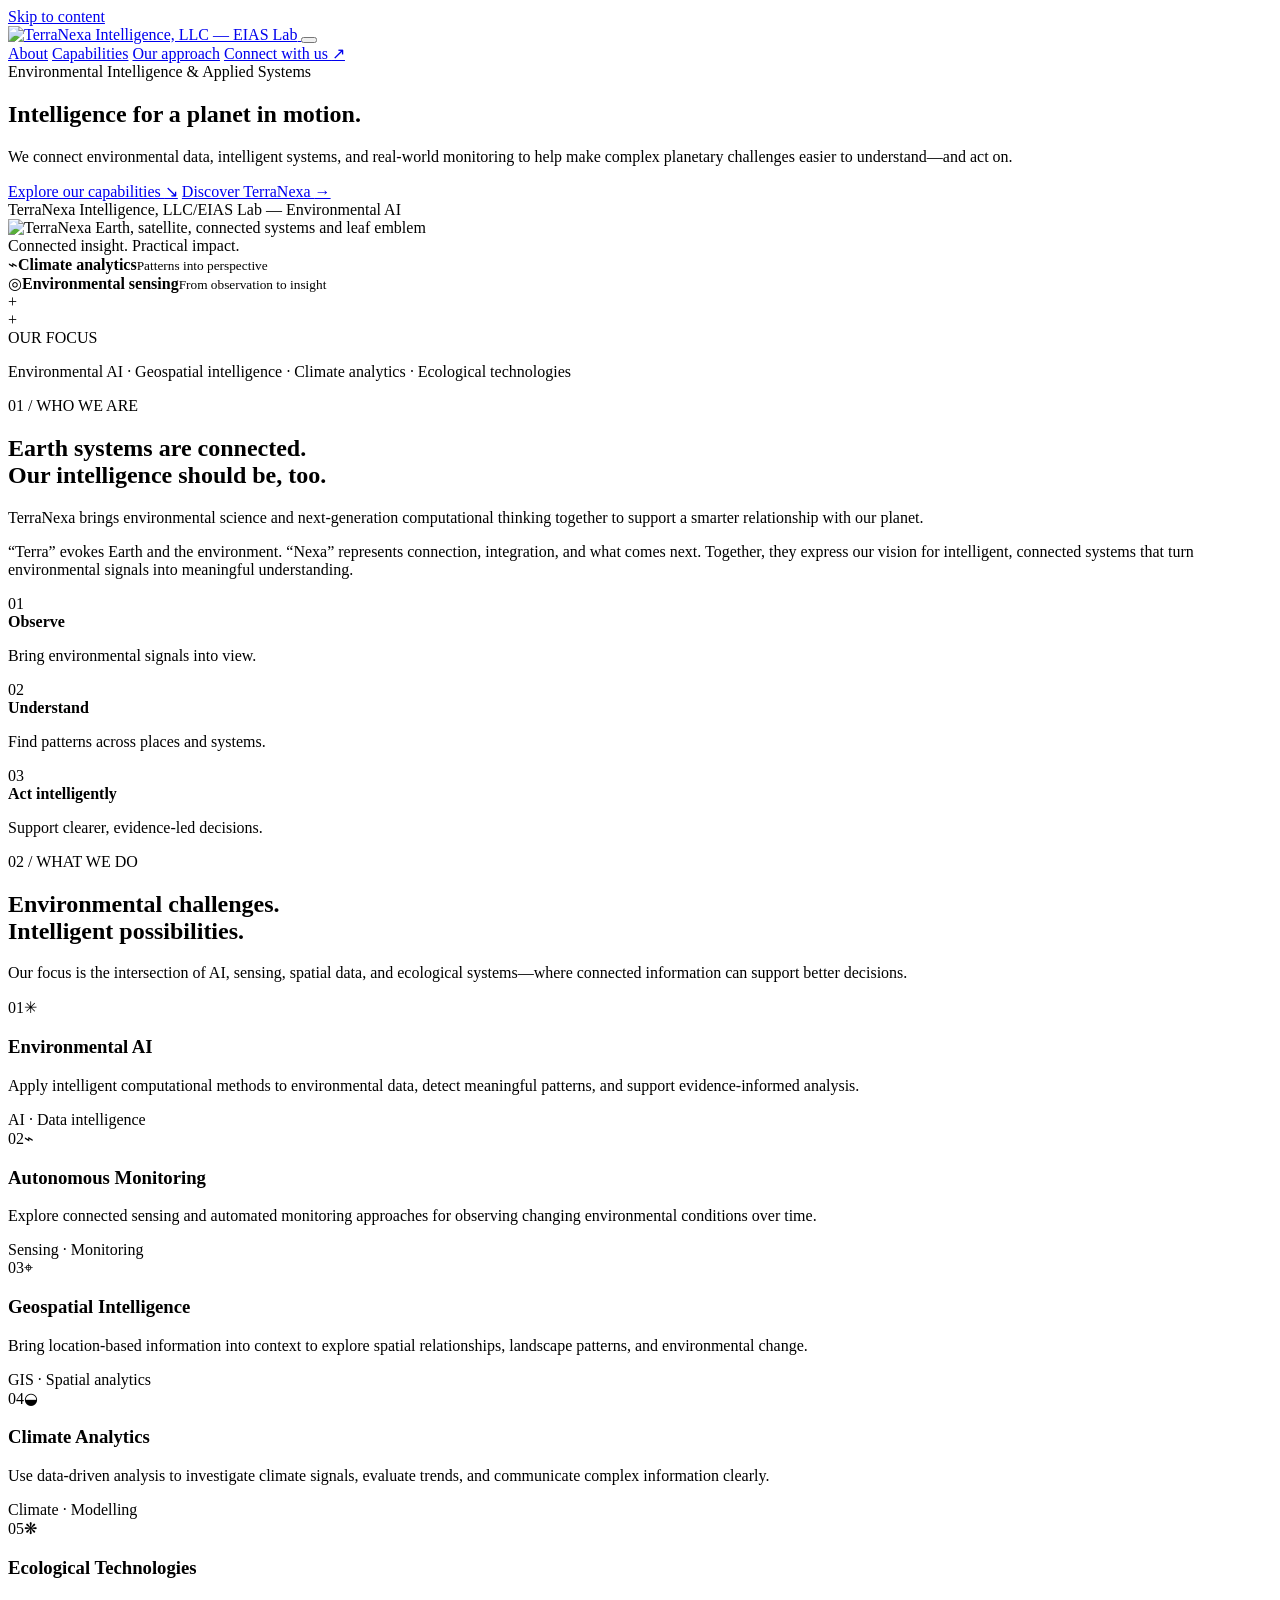
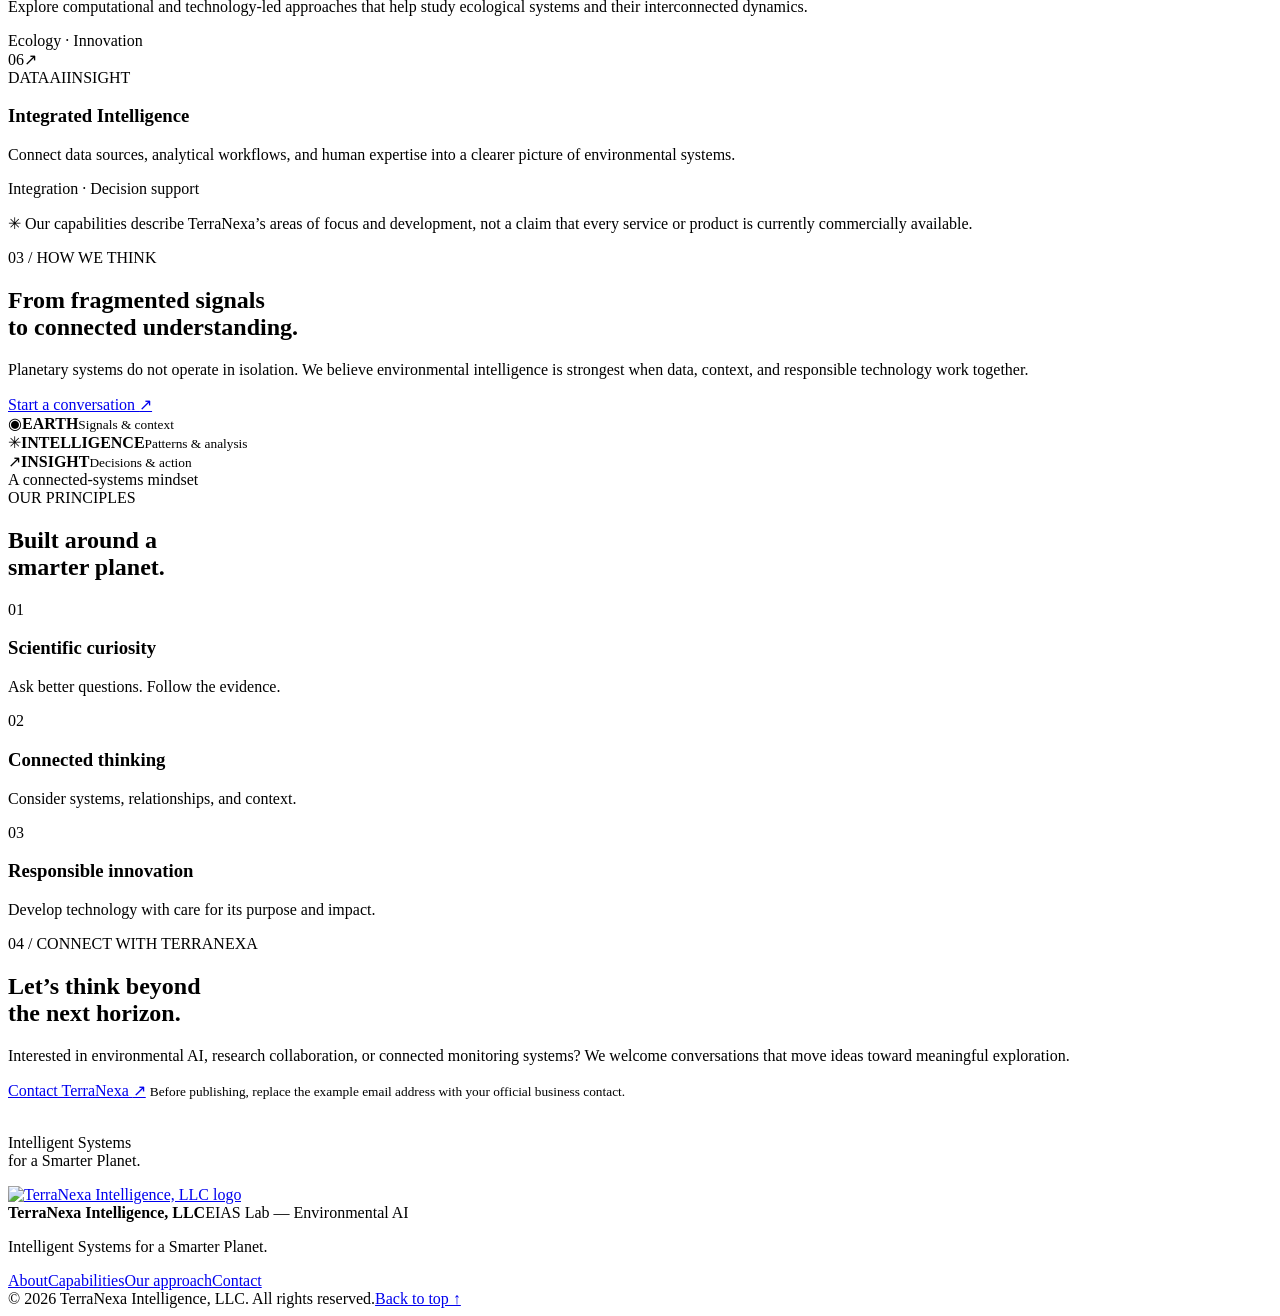
==== index.html @ 2fae2710 "Add files via upload" ====
<!doctype html>
<html lang="en">
<head>
  <meta charset="utf-8">
  <meta name="viewport" content="width=device-width, initial-scale=1">
  <title>TerraNexa Intelligence, LLC | Environmental AI & Geospatial Intelligence</title>
  <meta name="description" content="TerraNexa Intelligence, LLC builds connected, next-generation environmental AI systems for autonomous monitoring, geospatial intelligence, climate analytics, and ecological technologies.">
  <meta name="keywords" content="TerraNexa Intelligence, Environmental AI, EIAS Lab, autonomous environmental monitoring, geospatial intelligence, climate analytics, ecological technology">
  <meta name="author" content="TerraNexa Intelligence, LLC">
  <meta name="theme-color" content="#f7fbff">
  <meta property="og:type" content="website">
  <meta property="og:title" content="TerraNexa Intelligence, LLC | EIAS Lab">
  <meta property="og:description" content="Intelligent Systems for a Smarter Planet. Environmental AI, connected monitoring, and geospatial insight.">
  <meta property="og:image" content="assets/images/terranexa-logo.png">
  <meta name="twitter:card" content="summary_large_image">
  <link rel="icon" href="assets/favicon.svg" type="image/svg+xml">
  <link rel="preconnect" href="https://fonts.googleapis.com">
  <link rel="preconnect" href="https://fonts.gstatic.com" crossorigin>
  <link href="https://fonts.googleapis.com/css2?family=DM+Sans:wght@400;500;600;700&family=Manrope:wght@400;500;600;700;800&display=swap" rel="stylesheet">
  <link rel="stylesheet" href="assets/css/styles.css">
</head>
<body>
  <a class="skip-link" href="#main">Skip to content</a>
  <header class="site-header" id="top">
    <div class="container nav-wrap">
      <a class="brand" href="#top" aria-label="TerraNexa Intelligence home">
        <img src="assets/images/terranexa-logo.png" alt="TerraNexa Intelligence, LLC — EIAS Lab" class="brand-logo">
      </a>
      <button class="menu-toggle" type="button" aria-expanded="false" aria-controls="primary-nav" aria-label="Open navigation">
        <span></span><span></span><span></span>
      </button>
      <nav class="primary-nav" id="primary-nav" aria-label="Main navigation">
        <a href="#about">About</a>
        <a href="#capabilities">Capabilities</a>
        <a href="#approach">Our approach</a>
        <a href="#contact" class="nav-cta">Connect with us <span aria-hidden="true">↗</span></a>
      </nav>
    </div>
  </header>

  <main id="main">
    <section class="hero section">
      <div class="hero-glow glow-one"></div><div class="hero-glow glow-two"></div>
      <div class="container hero-grid">
        <div class="hero-copy">
          <div class="eyebrow"><span class="eyebrow-dot"></span> Environmental Intelligence & Applied Systems</div>
          <h1>Intelligence for a planet in <span>motion.</span></h1>
          <p class="hero-lede">We connect environmental data, intelligent systems, and real-world monitoring to help make complex planetary challenges easier to understand—and act on.</p>
          <div class="hero-actions">
            <a class="button button-primary" href="#capabilities">Explore our capabilities <span aria-hidden="true">↘</span></a>
            <a class="text-link" href="#about">Discover TerraNexa <span aria-hidden="true">→</span></a>
          </div>
          <div class="hero-note"><span class="note-line"></span><span>TerraNexa Intelligence, LLC</span><span class="note-separator">/</span><span>EIAS Lab — Environmental AI</span></div>
        </div>
        <div class="hero-visual">
          <div class="visual-orbit orbit-a"></div><div class="visual-orbit orbit-b"></div>
          <div class="visual-card visual-main">
            <img src="assets/images/terranexa-logo.png" alt="TerraNexa Earth, satellite, connected systems and leaf emblem" class="hero-logo">
            <div class="visual-caption"><span class="status-dot"></span><span>Connected insight. Practical impact.</span></div>
          </div>
          <div class="floating-chip chip-top"><span class="chip-icon">⌁</span><span><b>Climate analytics</b><small>Patterns into perspective</small></span></div>
          <div class="floating-chip chip-bottom"><span class="chip-icon chip-green">◎</span><span><b>Environmental sensing</b><small>From observation to insight</small></span></div>
          <div class="visual-cross cross-one">+</div><div class="visual-cross cross-two">+</div>
        </div>
      </div>
      <div class="container hero-bottom">
        <span>OUR FOCUS</span><div class="focus-line"></div>
        <p>Environmental AI <i>·</i> Geospatial intelligence <i>·</i> Climate analytics <i>·</i> Ecological technologies</p>
      </div>
    </section>

    <section class="intro section" id="about">
      <div class="container intro-grid">
        <div class="section-label"><span>01 / WHO WE ARE</span><div class="label-rule"></div></div>
        <div class="intro-content">
          <h2>Earth systems are connected.<br><span>Our intelligence should be, too.</span></h2>
          <div class="intro-columns">
            <p class="intro-strong">TerraNexa brings environmental science and next-generation computational thinking together to support a smarter relationship with our planet.</p>
            <p>“Terra” evokes Earth and the environment. “Nexa” represents connection, integration, and what comes next. Together, they express our vision for intelligent, connected systems that turn environmental signals into meaningful understanding.</p>
          </div>
          <div class="principle-row">
            <div class="principle"><span class="principle-number">01</span><div><b>Observe</b><p>Bring environmental signals into view.</p></div></div>
            <div class="principle"><span class="principle-number">02</span><div><b>Understand</b><p>Find patterns across places and systems.</p></div></div>
            <div class="principle"><span class="principle-number">03</span><div><b>Act intelligently</b><p>Support clearer, evidence-led decisions.</p></div></div>
          </div>
        </div>
      </div>
    </section>

    <section class="capabilities section" id="capabilities">
      <div class="container">
        <div class="section-heading">
          <div><div class="section-kicker">02 / WHAT WE DO</div><h2>Environmental challenges.<br><span>Intelligent possibilities.</span></h2></div>
          <p>Our focus is the intersection of AI, sensing, spatial data, and ecological systems—where connected information can support better decisions.</p>
        </div>
        <div class="capability-grid">
          <article class="cap-card card-blue">
            <div class="card-top"><span class="card-index">01</span><span class="card-symbol">✳</span></div>
            <div class="card-art art-network"><span></span><span></span><span></span><span></span><i></i></div>
            <h3>Environmental AI</h3>
            <p>Apply intelligent computational methods to environmental data, detect meaningful patterns, and support evidence-informed analysis.</p>
            <span class="card-tag">AI · Data intelligence</span>
          </article>
          <article class="cap-card card-green">
            <div class="card-top"><span class="card-index">02</span><span class="card-symbol">⌁</span></div>
            <div class="card-art art-radar"><span></span><span></span><span></span><i></i></div>
            <h3>Autonomous Monitoring</h3>
            <p>Explore connected sensing and automated monitoring approaches for observing changing environmental conditions over time.</p>
            <span class="card-tag">Sensing · Monitoring</span>
          </article>
          <article class="cap-card card-teal">
            <div class="card-top"><span class="card-index">03</span><span class="card-symbol">⌖</span></div>
            <div class="card-art art-map"><span></span><span></span><span></span><i></i><b></b></div>
            <h3>Geospatial Intelligence</h3>
            <p>Bring location-based information into context to explore spatial relationships, landscape patterns, and environmental change.</p>
            <span class="card-tag">GIS · Spatial analytics</span>
          </article>
          <article class="cap-card card-navy">
            <div class="card-top"><span class="card-index">04</span><span class="card-symbol">◒</span></div>
            <div class="card-art art-climate"><span></span><span></span><span></span><i></i></div>
            <h3>Climate Analytics</h3>
            <p>Use data-driven analysis to investigate climate signals, evaluate trends, and communicate complex information clearly.</p>
            <span class="card-tag">Climate · Modelling</span>
          </article>
          <article class="cap-card card-leaf">
            <div class="card-top"><span class="card-index">05</span><span class="card-symbol">❋</span></div>
            <div class="card-art art-leaf"><span></span><span></span><i></i></div>
            <h3>Ecological Technologies</h3>
            <p>Explore computational and technology-led approaches that help study ecological systems and their interconnected dynamics.</p>
            <span class="card-tag">Ecology · Innovation</span>
          </article>
          <article class="cap-card card-light">
            <div class="card-top"><span class="card-index">06</span><span class="card-symbol">↗</span></div>
            <div class="card-art art-systems"><span>DATA</span><span>AI</span><span>INSIGHT</span><i></i></div>
            <h3>Integrated Intelligence</h3>
            <p>Connect data sources, analytical workflows, and human expertise into a clearer picture of environmental systems.</p>
            <span class="card-tag">Integration · Decision support</span>
          </article>
        </div>
        <p class="capability-footnote"><span class="footnote-star">✳</span> Our capabilities describe TerraNexa’s areas of focus and development, not a claim that every service or product is currently commercially available.</p>
      </div>
    </section>

    <section class="manifesto section" id="approach">
      <div class="container manifesto-grid">
        <div class="manifesto-copy">
          <div class="section-kicker light-kicker">03 / HOW WE THINK</div>
          <h2>From fragmented signals<br>to <span>connected understanding.</span></h2>
          <p>Planetary systems do not operate in isolation. We believe environmental intelligence is strongest when data, context, and responsible technology work together.</p>
          <a href="#contact" class="button button-light">Start a conversation <span aria-hidden="true">↗</span></a>
        </div>
        <div class="systems-graphic" aria-label="Conceptual flow connecting Earth data, AI analysis, and environmental insight">
          <div class="system-ring ring-one"></div><div class="system-ring ring-two"></div>
          <div class="system-node node-earth"><span>◉</span><b>EARTH</b><small>Signals & context</small></div>
          <div class="system-node node-ai"><span>✳</span><b>INTELLIGENCE</b><small>Patterns & analysis</small></div>
          <div class="system-node node-insight"><span>↗</span><b>INSIGHT</b><small>Decisions & action</small></div>
          <div class="system-connector connector-one"></div><div class="system-connector connector-two"></div>
          <div class="graphic-caption">A connected-systems mindset</div>
        </div>
      </div>
    </section>

    <section class="values section">
      <div class="container values-grid">
        <div><div class="section-kicker">OUR PRINCIPLES</div><h2>Built around a<br><span>smarter planet.</span></h2></div>
        <div class="value-item"><span>01</span><div><h3>Scientific curiosity</h3><p>Ask better questions. Follow the evidence.</p></div></div>
        <div class="value-item"><span>02</span><div><h3>Connected thinking</h3><p>Consider systems, relationships, and context.</p></div></div>
        <div class="value-item"><span>03</span><div><h3>Responsible innovation</h3><p>Develop technology with care for its purpose and impact.</p></div></div>
      </div>
    </section>

    <section class="contact section" id="contact">
      <div class="container contact-panel">
        <div class="contact-orb orb-a"></div><div class="contact-orb orb-b"></div>
        <div class="contact-copy">
          <div class="section-kicker light-kicker">04 / CONNECT WITH TERRANEXA</div>
          <h2>Let’s think beyond<br><span>the next horizon.</span></h2>
          <p>Interested in environmental AI, research collaboration, or connected monitoring systems? We welcome conversations that move ideas toward meaningful exploration.</p>
          <a class="button button-light" href="mailto:hello@terranexa.example?subject=TerraNexa%20Inquiry">Contact TerraNexa <span aria-hidden="true">↗</span></a>
          <small class="contact-note">Before publishing, replace the example email address with your official business contact.</small>
        </div>
        <div class="contact-mark"><img src="assets/images/terranexa-logo.png" alt="" aria-hidden="true"><p>Intelligent Systems<br>for a Smarter Planet.</p></div>
      </div>
    </section>
  </main>

  <footer class="site-footer">
    <div class="container footer-main">
      <a href="#top" class="footer-brand"><img src="assets/images/terranexa-logo.png" alt="TerraNexa Intelligence, LLC logo"></a>
      <div class="footer-description"><b>TerraNexa Intelligence, LLC</b><span>EIAS Lab — Environmental AI</span><p>Intelligent Systems for a Smarter Planet.</p></div>
      <div class="footer-links"><a href="#about">About</a><a href="#capabilities">Capabilities</a><a href="#approach">Our approach</a><a href="#contact">Contact</a></div>
    </div>
    <div class="container footer-bottom"><span>© <span id="current-year">2026</span> TerraNexa Intelligence, LLC. All rights reserved.</span><a href="#top">Back to top ↑</a></div>
  </footer>
  <script src="assets/js/main.js" defer></script>
</body>
</html>
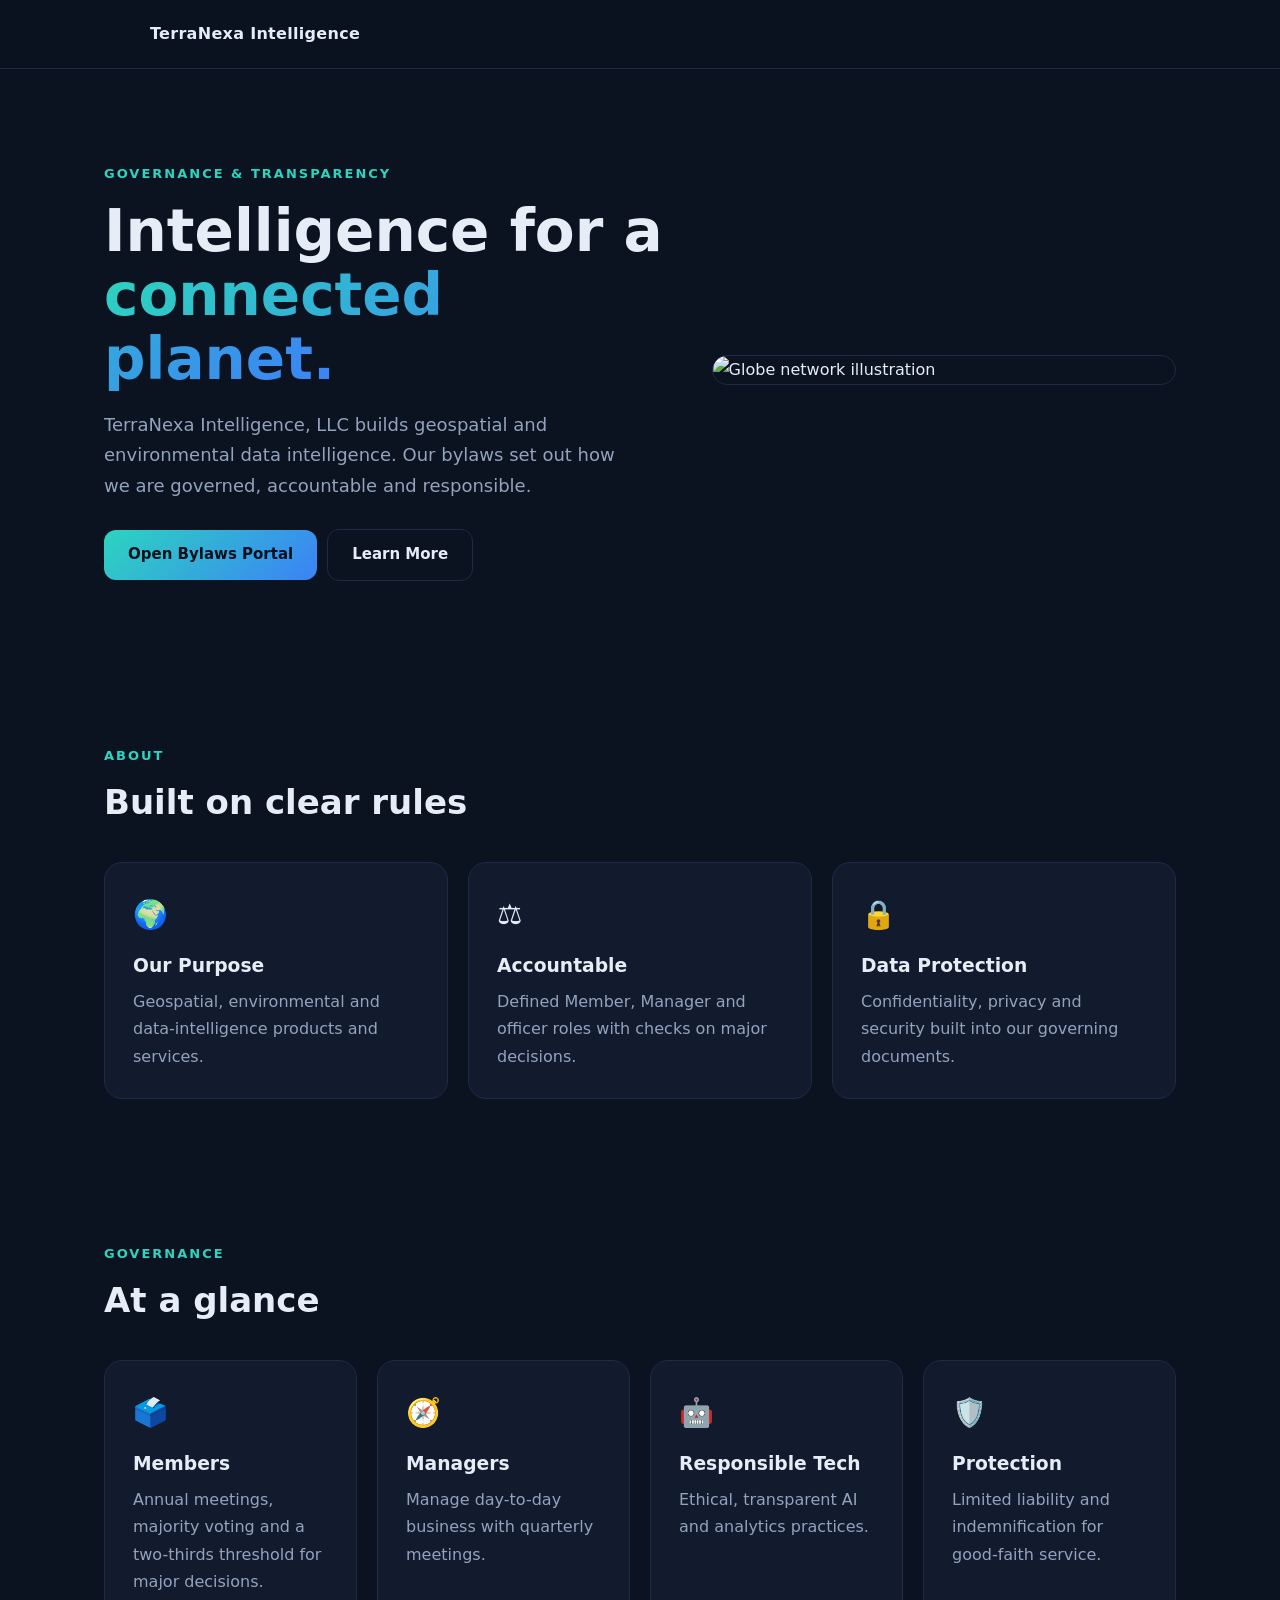
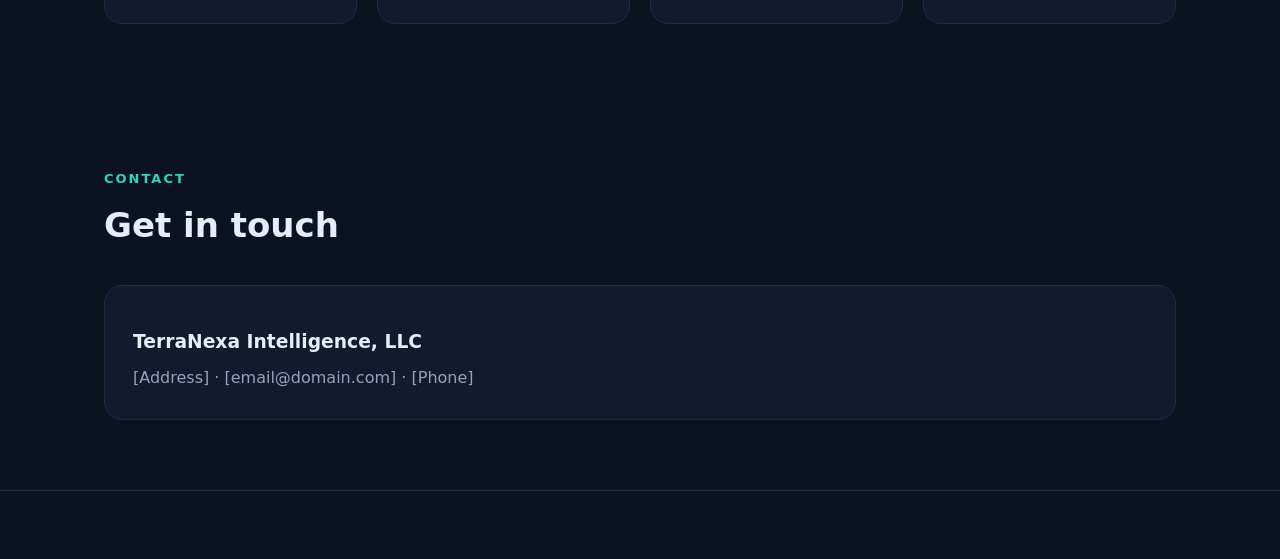
==== commit 20149e76: "Add files via upload" ====
--- a/index.html
+++ b/index.html
@@ -1,197 +1,21 @@
-<!doctype html>
-<html lang="en">
-<head>
-  <meta charset="utf-8">
-  <meta name="viewport" content="width=device-width, initial-scale=1">
-  <title>TerraNexa Intelligence, LLC | Environmental AI & Geospatial Intelligence</title>
-  <meta name="description" content="TerraNexa Intelligence, LLC builds connected, next-generation environmental AI systems for autonomous monitoring, geospatial intelligence, climate analytics, and ecological technologies.">
-  <meta name="keywords" content="TerraNexa Intelligence, Environmental AI, EIAS Lab, autonomous environmental monitoring, geospatial intelligence, climate analytics, ecological technology">
-  <meta name="author" content="TerraNexa Intelligence, LLC">
-  <meta name="theme-color" content="#f7fbff">
-  <meta property="og:type" content="website">
-  <meta property="og:title" content="TerraNexa Intelligence, LLC | EIAS Lab">
-  <meta property="og:description" content="Intelligent Systems for a Smarter Planet. Environmental AI, connected monitoring, and geospatial insight.">
-  <meta property="og:image" content="assets/images/terranexa-logo.png">
-  <meta name="twitter:card" content="summary_large_image">
-  <link rel="icon" href="assets/favicon.svg" type="image/svg+xml">
-  <link rel="preconnect" href="https://fonts.googleapis.com">
-  <link rel="preconnect" href="https://fonts.gstatic.com" crossorigin>
-  <link href="https://fonts.googleapis.com/css2?family=DM+Sans:wght@400;500;600;700&family=Manrope:wght@400;500;600;700;800&display=swap" rel="stylesheet">
-  <link rel="stylesheet" href="assets/css/styles.css">
-</head>
-<body>
-  <a class="skip-link" href="#main">Skip to content</a>
-  <header class="site-header" id="top">
-    <div class="container nav-wrap">
-      <a class="brand" href="#top" aria-label="TerraNexa Intelligence home">
-        <img src="assets/images/terranexa-logo.png" alt="TerraNexa Intelligence, LLC — EIAS Lab" class="brand-logo">
-      </a>
-      <button class="menu-toggle" type="button" aria-expanded="false" aria-controls="primary-nav" aria-label="Open navigation">
-        <span></span><span></span><span></span>
-      </button>
-      <nav class="primary-nav" id="primary-nav" aria-label="Main navigation">
-        <a href="#about">About</a>
-        <a href="#capabilities">Capabilities</a>
-        <a href="#approach">Our approach</a>
-        <a href="#contact" class="nav-cta">Connect with us <span aria-hidden="true">↗</span></a>
-      </nav>
-    </div>
-  </header>
-
-  <main id="main">
-    <section class="hero section">
-      <div class="hero-glow glow-one"></div><div class="hero-glow glow-two"></div>
-      <div class="container hero-grid">
-        <div class="hero-copy">
-          <div class="eyebrow"><span class="eyebrow-dot"></span> Environmental Intelligence & Applied Systems</div>
-          <h1>Intelligence for a planet in <span>motion.</span></h1>
-          <p class="hero-lede">We connect environmental data, intelligent systems, and real-world monitoring to help make complex planetary challenges easier to understand—and act on.</p>
-          <div class="hero-actions">
-            <a class="button button-primary" href="#capabilities">Explore our capabilities <span aria-hidden="true">↘</span></a>
-            <a class="text-link" href="#about">Discover TerraNexa <span aria-hidden="true">→</span></a>
-          </div>
-          <div class="hero-note"><span class="note-line"></span><span>TerraNexa Intelligence, LLC</span><span class="note-separator">/</span><span>EIAS Lab — Environmental AI</span></div>
-        </div>
-        <div class="hero-visual">
-          <div class="visual-orbit orbit-a"></div><div class="visual-orbit orbit-b"></div>
-          <div class="visual-card visual-main">
-            <img src="assets/images/terranexa-logo.png" alt="TerraNexa Earth, satellite, connected systems and leaf emblem" class="hero-logo">
-            <div class="visual-caption"><span class="status-dot"></span><span>Connected insight. Practical impact.</span></div>
-          </div>
-          <div class="floating-chip chip-top"><span class="chip-icon">⌁</span><span><b>Climate analytics</b><small>Patterns into perspective</small></span></div>
-          <div class="floating-chip chip-bottom"><span class="chip-icon chip-green">◎</span><span><b>Environmental sensing</b><small>From observation to insight</small></span></div>
-          <div class="visual-cross cross-one">+</div><div class="visual-cross cross-two">+</div>
-        </div>
-      </div>
-      <div class="container hero-bottom">
-        <span>OUR FOCUS</span><div class="focus-line"></div>
-        <p>Environmental AI <i>·</i> Geospatial intelligence <i>·</i> Climate analytics <i>·</i> Ecological technologies</p>
-      </div>
-    </section>
-
-    <section class="intro section" id="about">
-      <div class="container intro-grid">
-        <div class="section-label"><span>01 / WHO WE ARE</span><div class="label-rule"></div></div>
-        <div class="intro-content">
-          <h2>Earth systems are connected.<br><span>Our intelligence should be, too.</span></h2>
-          <div class="intro-columns">
-            <p class="intro-strong">TerraNexa brings environmental science and next-generation computational thinking together to support a smarter relationship with our planet.</p>
-            <p>“Terra” evokes Earth and the environment. “Nexa” represents connection, integration, and what comes next. Together, they express our vision for intelligent, connected systems that turn environmental signals into meaningful understanding.</p>
-          </div>
-          <div class="principle-row">
-            <div class="principle"><span class="principle-number">01</span><div><b>Observe</b><p>Bring environmental signals into view.</p></div></div>
-            <div class="principle"><span class="principle-number">02</span><div><b>Understand</b><p>Find patterns across places and systems.</p></div></div>
-            <div class="principle"><span class="principle-number">03</span><div><b>Act intelligently</b><p>Support clearer, evidence-led decisions.</p></div></div>
-          </div>
-        </div>
-      </div>
-    </section>
-
-    <section class="capabilities section" id="capabilities">
-      <div class="container">
-        <div class="section-heading">
-          <div><div class="section-kicker">02 / WHAT WE DO</div><h2>Environmental challenges.<br><span>Intelligent possibilities.</span></h2></div>
-          <p>Our focus is the intersection of AI, sensing, spatial data, and ecological systems—where connected information can support better decisions.</p>
-        </div>
-        <div class="capability-grid">
-          <article class="cap-card card-blue">
-            <div class="card-top"><span class="card-index">01</span><span class="card-symbol">✳</span></div>
-            <div class="card-art art-network"><span></span><span></span><span></span><span></span><i></i></div>
-            <h3>Environmental AI</h3>
-            <p>Apply intelligent computational methods to environmental data, detect meaningful patterns, and support evidence-informed analysis.</p>
-            <span class="card-tag">AI · Data intelligence</span>
-          </article>
-          <article class="cap-card card-green">
-            <div class="card-top"><span class="card-index">02</span><span class="card-symbol">⌁</span></div>
-            <div class="card-art art-radar"><span></span><span></span><span></span><i></i></div>
-            <h3>Autonomous Monitoring</h3>
-            <p>Explore connected sensing and automated monitoring approaches for observing changing environmental conditions over time.</p>
-            <span class="card-tag">Sensing · Monitoring</span>
-          </article>
-          <article class="cap-card card-teal">
-            <div class="card-top"><span class="card-index">03</span><span class="card-symbol">⌖</span></div>
-            <div class="card-art art-map"><span></span><span></span><span></span><i></i><b></b></div>
-            <h3>Geospatial Intelligence</h3>
-            <p>Bring location-based information into context to explore spatial relationships, landscape patterns, and environmental change.</p>
-            <span class="card-tag">GIS · Spatial analytics</span>
-          </article>
-          <article class="cap-card card-navy">
-            <div class="card-top"><span class="card-index">04</span><span class="card-symbol">◒</span></div>
-            <div class="card-art art-climate"><span></span><span></span><span></span><i></i></div>
-            <h3>Climate Analytics</h3>
-            <p>Use data-driven analysis to investigate climate signals, evaluate trends, and communicate complex information clearly.</p>
-            <span class="card-tag">Climate · Modelling</span>
-          </article>
-          <article class="cap-card card-leaf">
-            <div class="card-top"><span class="card-index">05</span><span class="card-symbol">❋</span></div>
-            <div class="card-art art-leaf"><span></span><span></span><i></i></div>
-            <h3>Ecological Technologies</h3>
-            <p>Explore computational and technology-led approaches that help study ecological systems and their interconnected dynamics.</p>
-            <span class="card-tag">Ecology · Innovation</span>
-          </article>
-          <article class="cap-card card-light">
-            <div class="card-top"><span class="card-index">06</span><span class="card-symbol">↗</span></div>
-            <div class="card-art art-systems"><span>DATA</span><span>AI</span><span>INSIGHT</span><i></i></div>
-            <h3>Integrated Intelligence</h3>
-            <p>Connect data sources, analytical workflows, and human expertise into a clearer picture of environmental systems.</p>
-            <span class="card-tag">Integration · Decision support</span>
-          </article>
-        </div>
-        <p class="capability-footnote"><span class="footnote-star">✳</span> Our capabilities describe TerraNexa’s areas of focus and development, not a claim that every service or product is currently commercially available.</p>
-      </div>
-    </section>
-
-    <section class="manifesto section" id="approach">
-      <div class="container manifesto-grid">
-        <div class="manifesto-copy">
-          <div class="section-kicker light-kicker">03 / HOW WE THINK</div>
-          <h2>From fragmented signals<br>to <span>connected understanding.</span></h2>
-          <p>Planetary systems do not operate in isolation. We believe environmental intelligence is strongest when data, context, and responsible technology work together.</p>
-          <a href="#contact" class="button button-light">Start a conversation <span aria-hidden="true">↗</span></a>
-        </div>
-        <div class="systems-graphic" aria-label="Conceptual flow connecting Earth data, AI analysis, and environmental insight">
-          <div class="system-ring ring-one"></div><div class="system-ring ring-two"></div>
-          <div class="system-node node-earth"><span>◉</span><b>EARTH</b><small>Signals & context</small></div>
-          <div class="system-node node-ai"><span>✳</span><b>INTELLIGENCE</b><small>Patterns & analysis</small></div>
-          <div class="system-node node-insight"><span>↗</span><b>INSIGHT</b><small>Decisions & action</small></div>
-          <div class="system-connector connector-one"></div><div class="system-connector connector-two"></div>
-          <div class="graphic-caption">A connected-systems mindset</div>
-        </div>
-      </div>
-    </section>
-
-    <section class="values section">
-      <div class="container values-grid">
-        <div><div class="section-kicker">OUR PRINCIPLES</div><h2>Built around a<br><span>smarter planet.</span></h2></div>
-        <div class="value-item"><span>01</span><div><h3>Scientific curiosity</h3><p>Ask better questions. Follow the evidence.</p></div></div>
-        <div class="value-item"><span>02</span><div><h3>Connected thinking</h3><p>Consider systems, relationships, and context.</p></div></div>
-        <div class="value-item"><span>03</span><div><h3>Responsible innovation</h3><p>Develop technology with care for its purpose and impact.</p></div></div>
-      </div>
-    </section>
-
-    <section class="contact section" id="contact">
-      <div class="container contact-panel">
-        <div class="contact-orb orb-a"></div><div class="contact-orb orb-b"></div>
-        <div class="contact-copy">
-          <div class="section-kicker light-kicker">04 / CONNECT WITH TERRANEXA</div>
-          <h2>Let’s think beyond<br><span>the next horizon.</span></h2>
-          <p>Interested in environmental AI, research collaboration, or connected monitoring systems? We welcome conversations that move ideas toward meaningful exploration.</p>
-          <a class="button button-light" href="mailto:hello@terranexa.example?subject=TerraNexa%20Inquiry">Contact TerraNexa <span aria-hidden="true">↗</span></a>
-          <small class="contact-note">Before publishing, replace the example email address with your official business contact.</small>
-        </div>
-        <div class="contact-mark"><img src="assets/images/terranexa-logo.png" alt="" aria-hidden="true"><p>Intelligent Systems<br>for a Smarter Planet.</p></div>
-      </div>
-    </section>
-  </main>
-
-  <footer class="site-footer">
-    <div class="container footer-main">
-      <a href="#top" class="footer-brand"><img src="assets/images/terranexa-logo.png" alt="TerraNexa Intelligence, LLC logo"></a>
-      <div class="footer-description"><b>TerraNexa Intelligence, LLC</b><span>EIAS Lab — Environmental AI</span><p>Intelligent Systems for a Smarter Planet.</p></div>
-      <div class="footer-links"><a href="#about">About</a><a href="#capabilities">Capabilities</a><a href="#approach">Our approach</a><a href="#contact">Contact</a></div>
-    </div>
-    <div class="container footer-bottom"><span>© <span id="current-year">2026</span> TerraNexa Intelligence, LLC. All rights reserved.</span><a href="#top">Back to top ↑</a></div>
-  </footer>
-  <script src="assets/js/main.js" defer></script>
-</body>
-</html>
+<!DOCTYPE html><html lang="en"><head><meta charset="utf-8"><meta name="viewport" content="width=device-width,initial-scale=1">
+<title>TerraNexa Intelligence, LLC | Governance</title><meta name="description" content="Governance and corporate bylaws portal of TerraNexa Intelligence, LLC.">
+<link rel="icon" href="assets/favicon.svg"><link rel="stylesheet" href="style.css"></head><body>
+<header><div class="w"><nav><a class="brand" href="index.html"><img src="assets/logo.svg" alt="">TerraNexa Intelligence</a><ul id="nav"></ul><div class="auth" id="auth"></div></nav></div></header>
+<main class="w"><div class="hero"><div><span class="tag">Governance &amp; Transparency</span>
+<h1>Intelligence for a <span>connected planet.</span></h1>
+<p>TerraNexa Intelligence, LLC builds geospatial and environmental data intelligence. Our bylaws set out how we are governed, accountable and responsible.</p>
+<a class="btn p" href="login.html?next=bylaws.html">Open Bylaws Portal</a><a class="btn" href="#about">Learn More</a></div>
+<img src="assets/hero.svg" alt="Globe network illustration"></div>
+<section id="about"><span class="tag">About</span><h2>Built on clear rules</h2><div class="grid">
+<div class="card"><i>🌍</i><h3>Our Purpose</h3><p>Geospatial, environmental and data-intelligence products and services.</p></div>
+<div class="card"><i>⚖️</i><h3>Accountable</h3><p>Defined Member, Manager and officer roles with checks on major decisions.</p></div>
+<div class="card"><i>🔒</i><h3>Data Protection</h3><p>Confidentiality, privacy and security built into our governing documents.</p></div></div></section>
+<section id="governance"><span class="tag">Governance</span><h2>At a glance</h2><div class="grid">
+<div class="card"><i>🗳️</i><h3>Members</h3><p>Annual meetings, majority voting and a two-thirds threshold for major decisions.</p></div>
+<div class="card"><i>🧭</i><h3>Managers</h3><p>Manage day-to-day business with quarterly meetings.</p></div>
+<div class="card"><i>🤖</i><h3>Responsible Tech</h3><p>Ethical, transparent AI and analytics practices.</p></div>
+<div class="card"><i>🛡️</i><h3>Protection</h3><p>Limited liability and indemnification for good-faith service.</p></div></div></section>
+<section id="contact"><span class="tag">Contact</span><h2>Get in touch</h2><div class="card"><h3>TerraNexa Intelligence, LLC</h3><p>[Address] · [email@domain.com] · [Phone]</p></div></section></main>
+<footer><div class="w" id="ft"></div></footer>
+<script src="js/common.js"></script><script>TN.init()</script></body></html>
--- a/style.css
+++ b/style.css
@@ -0,0 +1,39 @@
+:root{--bg:#0b1220;--card:#121b2e;--tx:#e6edf7;--mu:#93a3bd;--a:#2dd4bf;--b:#3b82f6;--bd:#1f2b44}
+*{box-sizing:border-box}html{scroll-behavior:smooth}
+body{margin:0;font:16px/1.7 Inter,system-ui,Segoe UI,sans-serif;background:var(--bg) url(assets/pattern.svg);color:var(--tx)}
+a{color:inherit;text-decoration:none}.w{max-width:1120px;margin:auto;padding:0 24px}
+header{position:sticky;top:0;z-index:9;background:#0b1220e6;backdrop-filter:blur(12px);border-bottom:1px solid var(--bd)}
+nav{display:flex;align-items:center;justify-content:space-between;height:68px}
+.brand{display:flex;gap:10px;align-items:center;font-weight:700;letter-spacing:.3px}.brand img{width:36px}
+nav ul{display:flex;gap:26px;list-style:none;margin:0;padding:0;color:var(--mu);font-size:15px}nav li a:hover{color:var(--a)}
+.btn{display:inline-block;padding:12px 24px;border-radius:12px;font-weight:600;border:1px solid var(--bd);cursor:pointer;background:transparent;color:var(--tx);font-size:15px;transition:.2s}
+.btn.p{background:linear-gradient(135deg,var(--a),var(--b));color:#06101c;border:0}.btn:hover{transform:translateY(-2px)}
+.hero{display:grid;grid-template-columns:1.1fr .9fr;gap:40px;align-items:center;padding:90px 0}
+.tag{color:var(--a);font-size:13px;letter-spacing:2px;text-transform:uppercase;font-weight:600}
+h1{font-size:clamp(36px,5vw,58px);line-height:1.1;margin:14px 0}h1 span{background:linear-gradient(135deg,var(--a),var(--b));-webkit-background-clip:text;color:transparent}
+.hero p{color:var(--mu);font-size:18px;max-width:520px}.hero .btn{margin:10px 10px 0 0}.hero img{width:100%;border-radius:24px;border:1px solid var(--bd)}
+section{padding:70px 0}h2{font-size:34px;margin:6px 0 30px}
+.grid{display:grid;grid-template-columns:repeat(auto-fit,minmax(240px,1fr));gap:20px}
+.card{background:var(--card);border:1px solid var(--bd);border-radius:18px;padding:28px;transition:.25s}.card:hover{border-color:var(--a);transform:translateY(-4px)}
+.card i{font-style:normal;font-size:28px}.card h3{margin:12px 0 6px}.card p{color:var(--mu);margin:0}
+.bar{display:flex;flex-wrap:wrap;gap:12px;margin-bottom:22px;align-items:center}
+.bar input{flex:1;min-width:200px;padding:12px 16px;border-radius:12px;border:1px solid var(--bd);background:var(--card);color:var(--tx);font-size:15px}
+.viewer{display:grid;grid-template-columns:260px 1fr;gap:28px;align-items:start}
+.toc{position:sticky;top:90px;background:var(--card);border:1px solid var(--bd);border-radius:18px;padding:18px;max-height:75vh;overflow:auto}
+.toc a{display:block;padding:7px 10px;border-radius:8px;color:var(--mu);font-size:14px}.toc a:hover{background:#1a2640;color:var(--a)}
+#doc{background:#fff;color:#1b2433;border-radius:18px;padding:48px 56px;font-family:Georgia,serif;line-height:1.75}
+#doc h1{font-size:30px;text-align:center;margin:0}#doc .sub{text-align:center;color:#667;margin-bottom:30px}
+#doc h2{font-size:20px;border-bottom:2px solid #2dd4bf;padding-bottom:6px;margin-top:34px;color:#0b1220}
+#doc p{margin:10px 0}#doc li{margin:4px 0}mark{background:#fde68a}
+footer{border-top:1px solid var(--bd);padding:34px 0;color:var(--mu);font-size:14px;text-align:center}
+@media(max-width:860px){.hero,.viewer{grid-template-columns:1fr}.toc{position:static;max-height:220px}nav ul{display:none}#doc{padding:26px}}
+@media print{body{background:#fff}header,.hero,#about,#contact,footer,.bar,.toc,.head{display:none!important}.viewer{display:block}#doc{padding:0;border-radius:0}section{padding:0}}
+nav ul a.on{color:var(--a)}.who{color:var(--mu);font-size:14px;margin-right:12px}.auth{display:flex;align-items:center}
+.login{min-height:70vh;display:grid;place-items:center;padding:60px 0}
+.lc{width:100%;max-width:430px;background:var(--card);border:1px solid var(--bd);border-radius:22px;padding:40px;box-shadow:0 20px 60px #0008}
+.lc img{width:56px}.lc h1{font-size:28px;margin:14px 0 4px}.lc p{color:var(--mu);margin:0 0 22px}
+.lc label{display:block;font-size:13px;color:var(--mu);margin:14px 0 6px}
+.lc input{width:100%;padding:13px 16px;border-radius:12px;border:1px solid var(--bd);background:#0b1220;color:var(--tx);font-size:15px}
+.lc input:focus{outline:2px solid var(--a)}.lc .btn{width:100%;margin-top:22px}
+#msg{color:#f87171;font-size:14px;min-height:20px;margin-top:12px}.lc small{display:block;color:var(--mu);margin-top:18px;text-align:center}
+@media print{.auth{display:none}}
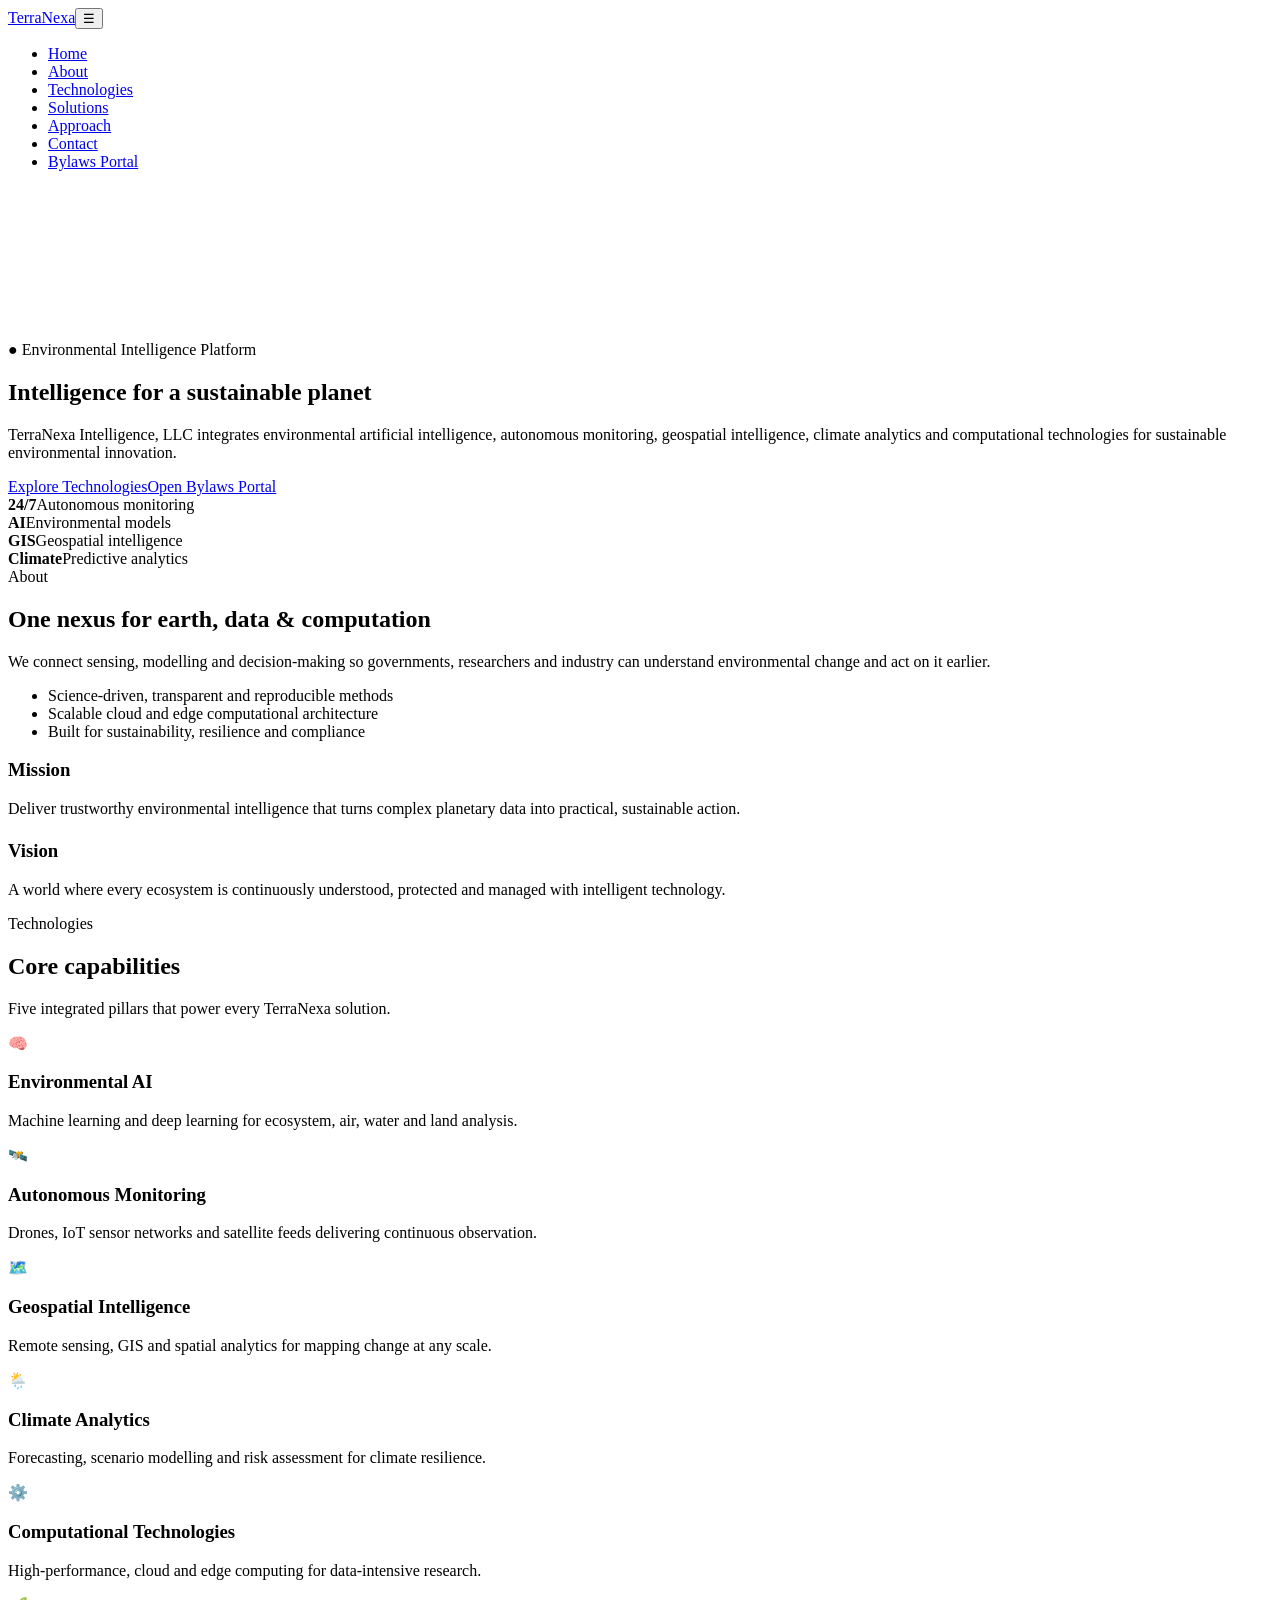
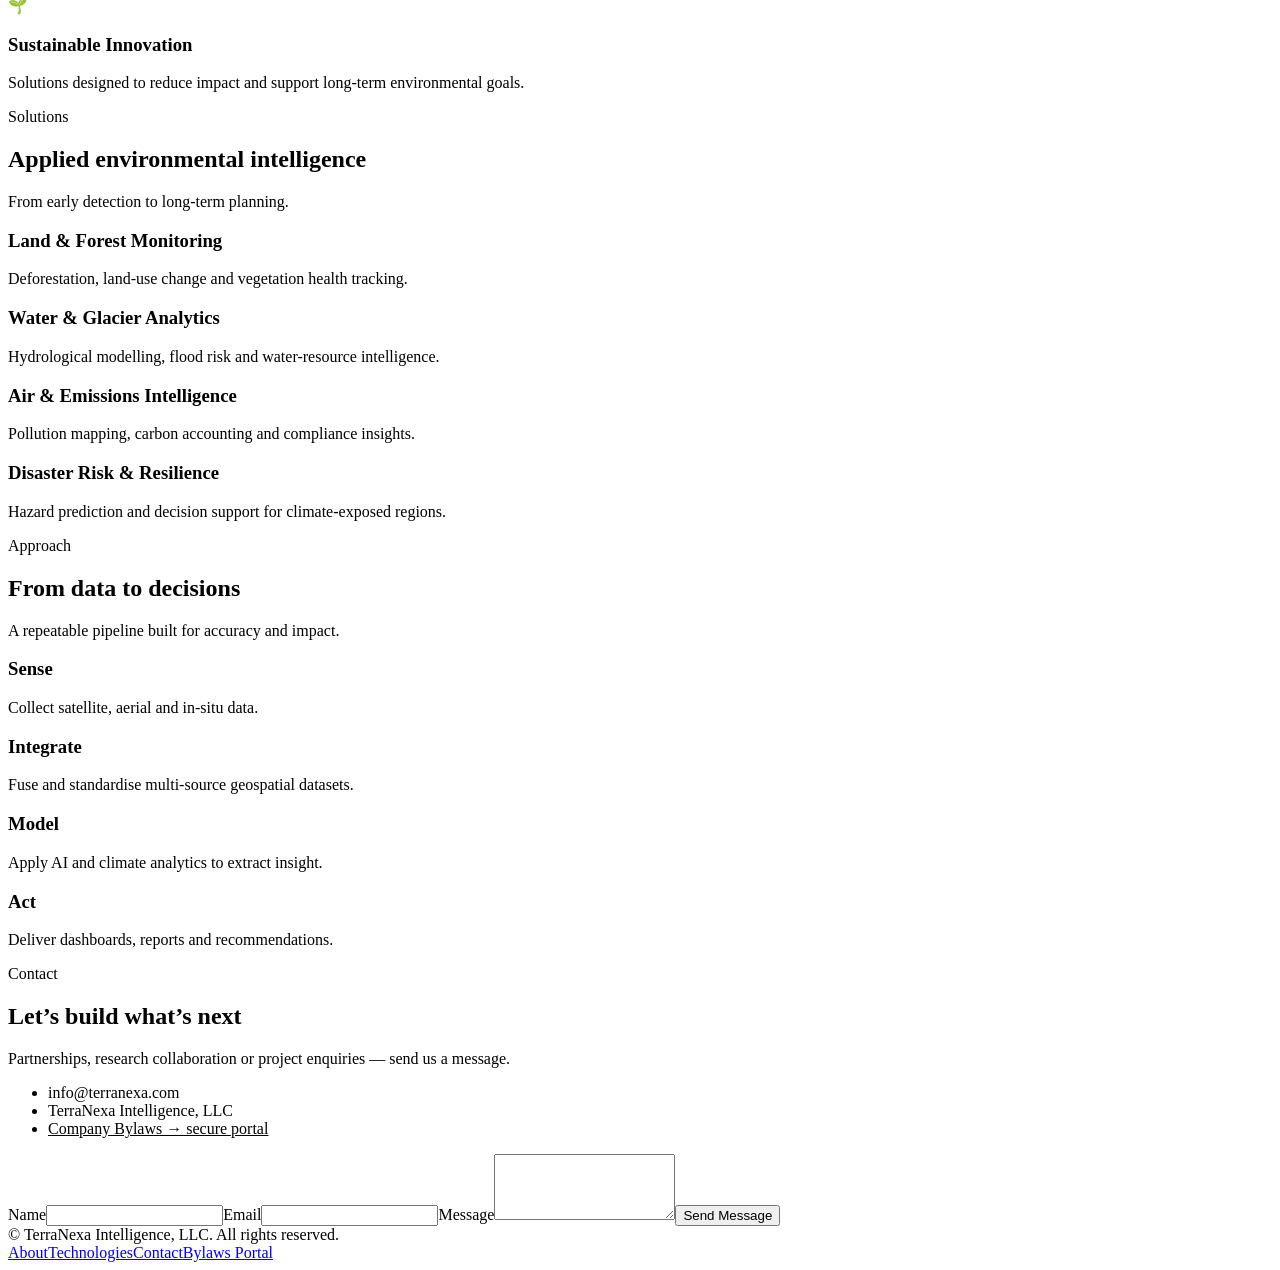
==== commit df547c3a: "Add files via upload" ====
--- a/index.html
+++ b/index.html
@@ -1,21 +1,41 @@
-<!DOCTYPE html><html lang="en"><head><meta charset="utf-8"><meta name="viewport" content="width=device-width,initial-scale=1">
-<title>TerraNexa Intelligence, LLC | Governance</title><meta name="description" content="Governance and corporate bylaws portal of TerraNexa Intelligence, LLC.">
-<link rel="icon" href="assets/favicon.svg"><link rel="stylesheet" href="style.css"></head><body>
-<header><div class="w"><nav><a class="brand" href="index.html"><img src="assets/logo.svg" alt="">TerraNexa Intelligence</a><ul id="nav"></ul><div class="auth" id="auth"></div></nav></div></header>
-<main class="w"><div class="hero"><div><span class="tag">Governance &amp; Transparency</span>
-<h1>Intelligence for a <span>connected planet.</span></h1>
-<p>TerraNexa Intelligence, LLC builds geospatial and environmental data intelligence. Our bylaws set out how we are governed, accountable and responsible.</p>
-<a class="btn p" href="login.html?next=bylaws.html">Open Bylaws Portal</a><a class="btn" href="#about">Learn More</a></div>
-<img src="assets/hero.svg" alt="Globe network illustration"></div>
-<section id="about"><span class="tag">About</span><h2>Built on clear rules</h2><div class="grid">
-<div class="card"><i>🌍</i><h3>Our Purpose</h3><p>Geospatial, environmental and data-intelligence products and services.</p></div>
-<div class="card"><i>⚖️</i><h3>Accountable</h3><p>Defined Member, Manager and officer roles with checks on major decisions.</p></div>
-<div class="card"><i>🔒</i><h3>Data Protection</h3><p>Confidentiality, privacy and security built into our governing documents.</p></div></div></section>
-<section id="governance"><span class="tag">Governance</span><h2>At a glance</h2><div class="grid">
-<div class="card"><i>🗳️</i><h3>Members</h3><p>Annual meetings, majority voting and a two-thirds threshold for major decisions.</p></div>
-<div class="card"><i>🧭</i><h3>Managers</h3><p>Manage day-to-day business with quarterly meetings.</p></div>
-<div class="card"><i>🤖</i><h3>Responsible Tech</h3><p>Ethical, transparent AI and analytics practices.</p></div>
-<div class="card"><i>🛡️</i><h3>Protection</h3><p>Limited liability and indemnification for good-faith service.</p></div></div></section>
-<section id="contact"><span class="tag">Contact</span><h2>Get in touch</h2><div class="card"><h3>TerraNexa Intelligence, LLC</h3><p>[Address] · [email@domain.com] · [Phone]</p></div></section></main>
-<footer><div class="w" id="ft"></div></footer>
-<script src="js/common.js"></script><script>TN.init()</script></body></html>
+<!DOCTYPE html><html lang="en"><head><meta charset="utf-8"><meta name="viewport" content="width=device-width,initial-scale=1"><link rel="icon" href="assets/img/favicon.svg" type="image/svg+xml"><link rel="stylesheet" href="assets/css/style.css"><title>TerraNexa Intelligence, LLC | Environmental AI &amp; Geospatial Intelligence</title>
+<meta name="description" content="TerraNexa Intelligence integrates environmental AI, autonomous monitoring, geospatial intelligence, climate analytics and computational technologies for sustainable environmental innovation."></head><body>
+<header><div class="wrap nav"><a class="logo" href="index.html"><img src="assets/img/favicon.svg" alt="">TerraNexa</a><button class="burger" aria-label="Menu">☰</button>
+<ul class="menu"><li><a href="index.html#home">Home</a></li><li><a href="index.html#about">About</a></li><li><a href="index.html#technologies">Technologies</a></li><li><a href="index.html#solutions">Solutions</a></li><li><a href="index.html#approach">Approach</a></li><li><a href="index.html#contact">Contact</a></li><li><a class="btn p" href="portal.html">Bylaws Portal</a></li></ul></div></header>
+<main>
+<section class="hero" id="home"><canvas id="net"></canvas><div class="wrap"><span class="tag">● Environmental Intelligence Platform</span>
+<h1>Intelligence for a <span class="grad">sustainable planet</span></h1>
+<p class="lead">TerraNexa Intelligence, LLC integrates environmental artificial intelligence, autonomous monitoring, geospatial intelligence, climate analytics and computational technologies for sustainable environmental innovation.</p>
+<div class="cta"><a class="btn p" href="#technologies">Explore Technologies</a><a class="btn o" href="portal.html">Open Bylaws Portal</a></div>
+<div class="stats"><div class="stat"><b>24/7</b><span>Autonomous monitoring</span></div><div class="stat"><b>AI</b><span>Environmental models</span></div><div class="stat"><b>GIS</b><span>Geospatial intelligence</span></div><div class="stat"><b>Climate</b><span>Predictive analytics</span></div></div></div></section>
+
+<section id="about"><div class="wrap split"><div class="rv"><span class="eyebrow">About</span><h2>One nexus for earth, data &amp; computation</h2>
+<p class="sub">We connect sensing, modelling and decision-making so governments, researchers and industry can understand environmental change and act on it earlier.</p>
+<ul class="list"><li>Science-driven, transparent and reproducible methods</li><li>Scalable cloud and edge computational architecture</li><li>Built for sustainability, resilience and compliance</li></ul></div>
+<div class="panel rv"><h3>Mission</h3><p style="color:var(--mut);margin:10px 0 22px">Deliver trustworthy environmental intelligence that turns complex planetary data into practical, sustainable action.</p><h3>Vision</h3><p style="color:var(--mut);margin-top:10px">A world where every ecosystem is continuously understood, protected and managed with intelligent technology.</p></div></div></section>
+
+<section class="alt" id="technologies"><div class="wrap"><span class="eyebrow">Technologies</span><h2>Core capabilities</h2><p class="sub">Five integrated pillars that power every TerraNexa solution.</p>
+<div class="grid">
+<div class="card rv"><div class="ic">🧠</div><h3>Environmental AI</h3><p>Machine learning and deep learning for ecosystem, air, water and land analysis.</p></div>
+<div class="card rv"><div class="ic">🛰️</div><h3>Autonomous Monitoring</h3><p>Drones, IoT sensor networks and satellite feeds delivering continuous observation.</p></div>
+<div class="card rv"><div class="ic">🗺️</div><h3>Geospatial Intelligence</h3><p>Remote sensing, GIS and spatial analytics for mapping change at any scale.</p></div>
+<div class="card rv"><div class="ic">🌦️</div><h3>Climate Analytics</h3><p>Forecasting, scenario modelling and risk assessment for climate resilience.</p></div>
+<div class="card rv"><div class="ic">⚙️</div><h3>Computational Technologies</h3><p>High-performance, cloud and edge computing for data-intensive research.</p></div>
+<div class="card rv"><div class="ic">🌱</div><h3>Sustainable Innovation</h3><p>Solutions designed to reduce impact and support long-term environmental goals.</p></div></div></div></section>
+
+<section id="solutions"><div class="wrap"><span class="eyebrow">Solutions</span><h2>Applied environmental intelligence</h2><p class="sub">From early detection to long-term planning.</p>
+<div class="grid">
+<div class="card rv"><h3>Land &amp; Forest Monitoring</h3><p>Deforestation, land-use change and vegetation health tracking.</p></div>
+<div class="card rv"><h3>Water &amp; Glacier Analytics</h3><p>Hydrological modelling, flood risk and water-resource intelligence.</p></div>
+<div class="card rv"><h3>Air &amp; Emissions Intelligence</h3><p>Pollution mapping, carbon accounting and compliance insights.</p></div>
+<div class="card rv"><h3>Disaster Risk &amp; Resilience</h3><p>Hazard prediction and decision support for climate-exposed regions.</p></div></div></div></section>
+
+<section class="alt" id="approach"><div class="wrap"><span class="eyebrow">Approach</span><h2>From data to decisions</h2><p class="sub">A repeatable pipeline built for accuracy and impact.</p>
+<div class="grid steps"><div class="card rv"><h3>Sense</h3><p>Collect satellite, aerial and in-situ data.</p></div><div class="card rv"><h3>Integrate</h3><p>Fuse and standardise multi-source geospatial datasets.</p></div><div class="card rv"><h3>Model</h3><p>Apply AI and climate analytics to extract insight.</p></div><div class="card rv"><h3>Act</h3><p>Deliver dashboards, reports and recommendations.</p></div></div></div></section>
+
+<section id="contact"><div class="wrap split"><div class="rv"><span class="eyebrow">Contact</span><h2>Let’s build what’s next</h2><p class="sub">Partnerships, research collaboration or project enquiries — send us a message.</p>
+<ul class="list"><li>info@terranexa.com</li><li>TerraNexa Intelligence, LLC</li><li><a href="portal.html" style="color:var(--a)">Company Bylaws → secure portal</a></li></ul></div>
+<form class="panel rv" id="contact-form"><label>Name<input name="name" required></label><label>Email<input name="email" type="email" required></label><label>Message<textarea name="message" rows="4" required></textarea></label><button class="btn p" type="submit">Send Message</button></form></div></section>
+</main>
+<footer><div class="wrap foot"><div>© <span id="yr"></span> TerraNexa Intelligence, LLC. All rights reserved.</div><nav><a href="index.html#about">About</a><a href="index.html#technologies">Technologies</a><a href="index.html#contact">Contact</a><a href="portal.html">Bylaws Portal</a></nav></div></footer>
+<script src="assets/js/main.js"></script></body></html>
